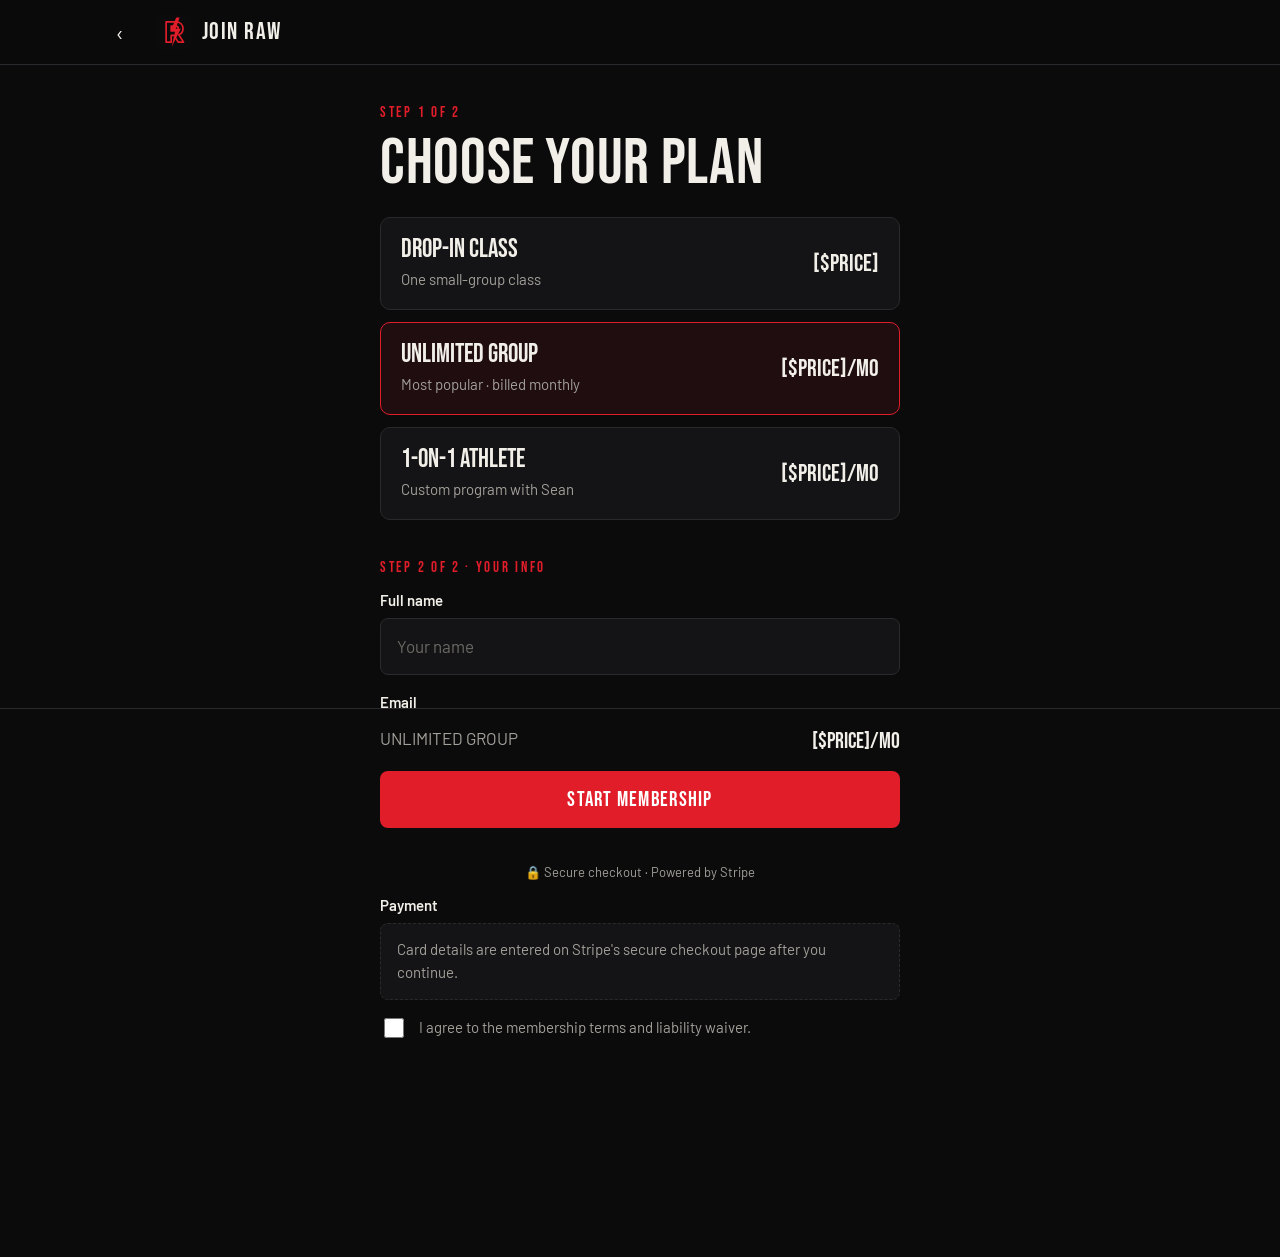
==== join.html @ 5f1b99a2 "Add Raw Performance Training site from mockup Homepage and two-step join flow, built from the site m" ====
<!DOCTYPE html>
<html lang="en">
<head>
  <meta charset="UTF-8">
  <meta name="viewport" content="width=device-width, initial-scale=1">
  <title>Join Raw Performance | Raw Performance Training</title>
  <meta name="description" content="Choose a Raw Performance Training membership: drop-in class, unlimited small-group, or 1-on-1 athlete coaching.">
  <meta name="theme-color" content="#0b0b0c">
  <link rel="icon" href="favicon.svg" type="image/svg+xml">
  <link rel="preconnect" href="https://fonts.googleapis.com">
  <link rel="preconnect" href="https://fonts.gstatic.com" crossorigin>
  <link href="https://fonts.googleapis.com/css2?family=Barlow:ital,wght@0,400;0,600;1,400&family=Bebas+Neue&display=swap" rel="stylesheet">
  <link rel="stylesheet" href="styles.css">
</head>
<body>
  <header class="site-header join-header">
    <div class="wrap">
      <a class="back" href="index.html" aria-label="Back to home">‹</a>
      <a class="brand" href="index.html"><img src="favicon.svg" alt="">JOIN RAW</a>
    </div>
  </header>

  <main class="join">
    <form id="joinForm" novalidate>
      <div class="step">
        <span class="eyebrow">STEP 1 OF 2</span>
        <h1>CHOOSE YOUR PLAN</h1>
        <div class="plan-options">
          <label class="plan">
            <input type="radio" name="plan" value="dropin" data-label="Drop-in class" data-price="[$PRICE]">
            <div><strong>DROP-IN CLASS</strong><span>One small-group class</span></div>
            <div class="p">[$PRICE]</div>
          </label>
          <label class="plan">
            <input type="radio" name="plan" value="unlimited" data-label="Unlimited group" data-price="[$PRICE]/mo" checked>
            <div><strong>UNLIMITED GROUP</strong><span>Most popular · billed monthly</span></div>
            <div class="p">[$PRICE]/mo</div>
          </label>
          <label class="plan">
            <input type="radio" name="plan" value="athlete" data-label="1-on-1 athlete" data-price="[$PRICE]/mo">
            <div><strong>1-ON-1 ATHLETE</strong><span>Custom program with Sean</span></div>
            <div class="p">[$PRICE]/mo</div>
          </label>
        </div>
      </div>

      <div class="step">
        <span class="eyebrow">STEP 2 OF 2 · YOUR INFO</span>
        <div class="field">
          <label for="name">Full name</label>
          <input id="name" name="name" type="text" autocomplete="name" placeholder="Your name" required>
        </div>
        <div class="field">
          <label for="email">Email</label>
          <input id="email" name="email" type="email" autocomplete="email" placeholder="you@email.com" required>
        </div>
        <div class="field">
          <label for="phone">Phone</label>
          <input id="phone" name="phone" type="tel" autocomplete="tel" placeholder="(210) 555-0123" required>
        </div>
        <div class="field">
          <label>Payment</label>
          <!-- Card entry is intentionally not collected here. Wire this to Stripe Checkout / Payment Links (see README). -->
          <div class="payment-note">Card details are entered on Stripe's secure checkout page after you continue.</div>
        </div>
        <label class="check">
          <input type="checkbox" id="agree" name="agree" required>
          I agree to the membership terms and liability waiver.
        </label>
      </div>

      <div class="checkout-bar">
        <div class="inner">
          <div class="summary"><span id="sumLabel">Unlimited group</span><span id="sumPrice">[$PRICE]/mo</span></div>
          <button class="btn btn-red btn-block" type="submit" id="submitBtn">START MEMBERSHIP</button>
          <p class="form-msg" id="formMsg" role="status" aria-live="polite"></p>
          <p class="secure">🔒 Secure checkout · Powered by Stripe</p>
        </div>
      </div>
    </form>
  </main>

  <script src="script.js"></script>
</body>
</html>
---- styles.css ----
:root {
  --bg: #0b0b0c;
  --surface: #141416;
  --surface-2: #1b1b1e;
  --line: #2a2a2e;
  --text: #f2efe9;
  --muted: #a3a09a;
  --red: #e11d2a;
  --red-deep: #b3141f;
  --red-tint: #1f0d0f;
  --radius: 10px;
  --display: "Bebas Neue", "Oswald", Impact, sans-serif;
  --body: "Barlow", system-ui, -apple-system, "Segoe UI", sans-serif;
  --max: 1120px;
}

*, *::before, *::after { box-sizing: border-box; }
html { scroll-behavior: smooth; -webkit-text-size-adjust: 100%; }
body {
  margin: 0;
  background: var(--bg);
  color: var(--text);
  font-family: var(--body);
  font-size: 17px;
  line-height: 1.55;
  -webkit-font-smoothing: antialiased;
}
img { max-width: 100%; display: block; }
a { color: inherit; }
h1, h2, h3 { font-family: var(--display); font-weight: 400; letter-spacing: .01em; line-height: .95; margin: 0; }
p { margin: 0; }

.wrap { width: 100%; max-width: var(--max); margin: 0 auto; padding: 0 20px; }
.eyebrow {
  font-family: var(--display);
  color: var(--red);
  letter-spacing: .18em;
  font-size: 15px;
  margin-bottom: 10px;
  display: block;
}
.accent { color: var(--red); }
.section { padding: 72px 0; border-top: 1px solid var(--line); }
.section h2 { font-size: clamp(44px, 7vw, 72px); margin-bottom: 18px; }
.lede { color: var(--muted); max-width: 560px; }

/* Buttons */
.btn {
  display: inline-flex; align-items: center; justify-content: center; gap: 10px;
  font-family: var(--display); font-size: 21px; letter-spacing: .06em;
  text-decoration: none; cursor: pointer;
  padding: 14px 24px; min-height: 52px;
  border-radius: 8px; border: 2px solid transparent;
  transition: background .15s, border-color .15s, color .15s, transform .1s;
}
.btn:active { transform: translateY(1px); }
.btn-red { background: var(--red); color: #fff; }
.btn-red:hover { background: var(--red-deep); }
.btn-ghost { border-color: var(--text); color: var(--text); background: transparent; }
.btn-ghost:hover { background: var(--text); color: var(--bg); }
.btn-outline { border-color: var(--line); color: var(--text); background: transparent; }
.btn-outline:hover { border-color: var(--text); }
.btn-sm { font-size: 17px; padding: 8px 16px; min-height: 40px; }
.btn-block { width: 100%; }
.btn:focus-visible, a:focus-visible, input:focus-visible, label.plan:focus-within {
  outline: 2px solid var(--red); outline-offset: 3px;
}

/* Header */
.site-header {
  position: sticky; top: 0; z-index: 20;
  background: rgba(11, 11, 12, .92);
  backdrop-filter: blur(8px);
  border-bottom: 1px solid var(--line);
}
.site-header .wrap { display: flex; align-items: center; justify-content: space-between; height: 64px; gap: 16px; }
.brand { display: flex; align-items: center; gap: 10px; text-decoration: none; font-family: var(--display); font-size: 24px; letter-spacing: .06em; }
.brand img { width: 36px; height: 36px; }
.nav { display: flex; align-items: center; gap: 28px; }
.nav a:not(.btn) { text-decoration: none; color: var(--muted); font-weight: 600; font-size: 15px; letter-spacing: .04em; text-transform: uppercase; }
.nav a:not(.btn):hover { color: var(--text); }
.header-actions { display: flex; align-items: center; gap: 10px; }
.menu-btn {
  display: none; width: 44px; height: 40px; border-radius: 8px;
  background: var(--surface-2); border: 1px solid var(--line); color: var(--text); cursor: pointer;
}
.menu-btn span, .menu-btn span::before, .menu-btn span::after {
  display: block; width: 18px; height: 2px; background: currentColor; margin: 0 auto; position: relative; content: "";
}
.menu-btn span::before { position: absolute; top: -6px; }
.menu-btn span::after { position: absolute; top: 6px; }

/* Hero */
.hero { padding: 48px 0 64px; }
.hero-grid { display: grid; grid-template-columns: 1.05fr 1fr; gap: 48px; align-items: center; }
.hero h1 { font-size: clamp(64px, 11vw, 132px); margin: 4px 0 20px; }
.hero p.lede { font-size: 19px; margin-bottom: 28px; }
.hero-ctas { display: flex; flex-wrap: wrap; gap: 12px; }
.placeholder {
  background:
    repeating-linear-gradient(135deg, transparent 0 14px, rgba(255,255,255,.025) 14px 28px),
    var(--surface);
  border: 1px dashed #3a3a3f; border-radius: var(--radius);
  color: var(--muted); font-size: 14px; text-align: center;
  display: flex; align-items: center; justify-content: center; padding: 24px;
}
.hero-media { aspect-ratio: 4 / 5; position: relative; overflow: hidden; }
.hero-media .bolt { position: absolute; width: 46%; opacity: .12; }
.stats { display: grid; grid-template-columns: repeat(3, 1fr); gap: 12px; margin-top: 48px; }
.stat { border-top: 2px solid var(--red); padding-top: 12px; }
.stat strong { display: block; font-family: var(--display); font-size: 40px; font-weight: 400; line-height: 1; }
.stat span { color: var(--muted); font-size: 14px; }

/* Program */
.program-grid { display: grid; grid-template-columns: repeat(3, 1fr); gap: 14px; margin-top: 36px; }
.pillar { background: var(--surface); border: 1px solid var(--line); border-radius: var(--radius); padding: 22px; min-height: 130px; transition: border-color .15s; }
.pillar:hover { border-color: var(--red); }
.pillar b { display: block; font-family: var(--display); font-weight: 400; color: var(--red); font-size: 40px; line-height: 1; margin-bottom: 14px; }
.pillar h3 { font-size: 28px; }

/* Memberships */
.plans { display: grid; grid-template-columns: repeat(3, 1fr); gap: 16px; margin-top: 36px; align-items: stretch; }
.plan-card { background: var(--surface); border: 1px solid var(--line); border-radius: var(--radius); padding: 26px; display: flex; flex-direction: column; gap: 14px; }
.plan-card.featured { border-color: var(--red); background: linear-gradient(180deg, var(--red-tint), var(--surface) 70%); }
.plan-card .badge { align-self: flex-start; background: var(--red); color: #fff; font-family: var(--display); letter-spacing: .1em; font-size: 14px; padding: 4px 10px; border-radius: 4px; }
.plan-card h3 { font-size: 32px; }
.price { font-family: var(--display); font-size: 36px; }
.price small { font-family: var(--body); font-size: 15px; color: var(--muted); }
.plan-card p, .plan-card li { color: var(--muted); }
.plan-card ul { list-style: none; padding: 0; margin: 0; display: grid; gap: 8px; }
.plan-card li::before { content: "✓"; color: var(--red); font-weight: 700; margin-right: 10px; }
.plan-card .btn { margin-top: auto; }

/* Schedule */
.schedule { margin-top: 32px; display: grid; gap: 10px; }
.class-row {
  display: grid; grid-template-columns: 170px 1fr auto; align-items: center; gap: 16px;
  background: var(--surface); border: 1px solid var(--line); border-radius: var(--radius); padding: 16px 20px;
}
.class-row .day { font-family: var(--display); font-size: 24px; }
.class-row .name { color: var(--muted); }
.class-row.highlight { border-color: var(--red); }
.class-row.highlight .day { color: var(--red); }

/* Coach */
.coach-grid { display: grid; grid-template-columns: 1fr 1fr; gap: 48px; align-items: center; }
.coach-media { aspect-ratio: 4 / 5; }
.coach-grid p { color: var(--muted); font-size: 18px; }

/* Results */
.quotes { display: grid; grid-template-columns: repeat(3, 1fr); gap: 16px; margin-top: 32px; }
.quote { background: var(--surface); border: 1px solid var(--line); border-left: 3px solid var(--red); border-radius: var(--radius); padding: 24px; display: flex; flex-direction: column; gap: 18px; margin: 0; }
.quote blockquote { margin: 0; font-style: italic; font-size: 18px; }
.quote figcaption { font-family: var(--display); letter-spacing: .08em; color: var(--muted); font-size: 16px; margin-top: auto; }

/* Run club */
.runclub {
  background: var(--red); color: #fff; border-radius: 14px;
  padding: 44px; display: grid; grid-template-columns: 1fr auto; gap: 24px; align-items: center;
  position: relative; overflow: hidden;
}
.runclub .eyebrow { color: #fff; opacity: .85; }
.runclub h2 { font-size: clamp(44px, 7vw, 72px); margin-bottom: 12px; }
.runclub p { max-width: 480px; }
.runclub .btn { background: var(--bg); color: #fff; }
.runclub .btn:hover { background: #000; }

/* Footer / contact */
.cta-final h2 { font-size: clamp(72px, 13vw, 150px); margin-bottom: 28px; }
.contact-grid { display: grid; grid-template-columns: 1fr 1.2fr; gap: 32px; margin-top: 44px; align-items: stretch; }
.contact-list { display: grid; gap: 10px; color: var(--muted); align-content: start; }
.contact-list a { color: var(--text); }
.map { min-height: 240px; }
.site-footer { border-top: 1px solid var(--line); padding: 24px 0; color: var(--muted); font-size: 14px; }

/* Join page */
.join-header .wrap { justify-content: flex-start; }
.back { display: inline-flex; width: 40px; height: 40px; align-items: center; justify-content: center; text-decoration: none; font-size: 22px; border-radius: 8px; }
.back:hover { background: var(--surface-2); }
.join { max-width: 560px; margin: 0 auto; padding: 36px 20px 180px; }
.join h1 { font-size: clamp(48px, 10vw, 64px); margin-bottom: 22px; }
.step { margin-bottom: 36px; }
.plan-options { display: grid; gap: 12px; }
label.plan {
  display: flex; justify-content: space-between; align-items: center; gap: 16px;
  background: var(--surface); border: 1px solid var(--line); border-radius: var(--radius);
  padding: 18px 20px; cursor: pointer; transition: border-color .15s, background .15s;
}
label.plan input { position: absolute; opacity: 0; pointer-events: none; }
label.plan:has(input:checked) { border-color: var(--red); background: var(--red-tint); }
label.plan strong { display: block; font-family: var(--display); font-weight: 400; font-size: 26px; line-height: 1.1; }
label.plan span { color: var(--muted); font-size: 15px; }
label.plan .p { font-family: var(--display); font-size: 24px; color: var(--text); white-space: nowrap; }
.field { display: grid; gap: 6px; margin-bottom: 16px; }
.field label { font-weight: 600; font-size: 15px; }
.field input {
  font: inherit; color: var(--text); background: var(--surface); border: 1px solid var(--line);
  border-radius: 8px; padding: 14px 16px; min-height: 52px; width: 100%;
}
.field input::placeholder { color: #6b6964; }
.field input:focus { outline: none; border-color: var(--red); }
.payment-note { background: var(--surface); border: 1px dashed var(--line); border-radius: 8px; padding: 14px 16px; color: var(--muted); font-size: 15px; }
.check { display: flex; gap: 12px; align-items: flex-start; color: var(--muted); font-size: 15px; margin-top: 8px; cursor: pointer; }
.check input { width: 20px; height: 20px; accent-color: var(--red); margin-top: 2px; flex: none; }
.checkout-bar { position: fixed; left: 0; right: 0; bottom: 0; background: var(--bg); border-top: 1px solid var(--line); padding: 16px 20px 18px; z-index: 10; }
.checkout-bar .inner { max-width: 520px; margin: 0 auto; }
.summary { display: flex; justify-content: space-between; margin-bottom: 12px; }
.summary span:first-child { text-transform: uppercase; color: var(--muted); }
.summary span:last-child { font-family: var(--display); font-size: 22px; }
.secure { text-align: center; color: var(--muted); font-size: 13px; margin-top: 10px; }
.form-msg { margin-top: 10px; color: var(--muted); font-size: 14px; text-align: center; min-height: 1em; }

/* Responsive */
@media (max-width: 900px) {
  .hero-grid, .coach-grid, .contact-grid { grid-template-columns: 1fr; gap: 32px; }
  .plans, .quotes { grid-template-columns: 1fr; }
  .program-grid { grid-template-columns: repeat(2, 1fr); }
  .runclub { grid-template-columns: 1fr; padding: 32px 24px; }
  .hero-media { aspect-ratio: 16 / 11; }
  .coach-media { aspect-ratio: 16 / 12; order: -1; }
}
@media (max-width: 760px) {
  .menu-btn { display: inline-block; }
  .nav {
    display: none; position: absolute; top: 64px; left: 0; right: 0;
    flex-direction: column; align-items: stretch; gap: 0;
    background: var(--bg); border-bottom: 1px solid var(--line); padding: 8px 20px 16px;
  }
  .nav.open { display: flex; }
  .nav a:not(.btn) { padding: 14px 0; border-bottom: 1px solid var(--line); }
  .hero-ctas .btn { width: 100%; }
  .section { padding: 56px 0; }
  .class-row { grid-template-columns: 1fr auto; gap: 4px 12px; }
  .class-row .day { grid-column: 1; }
  .class-row .name { grid-column: 1; grid-row: 2; }
  .class-row .btn { grid-column: 2; grid-row: 1 / span 2; }
  .stat strong { font-size: 32px; }
}
@media (prefers-reduced-motion: reduce) {
  html { scroll-behavior: auto; }
  * { transition: none !important; }
}
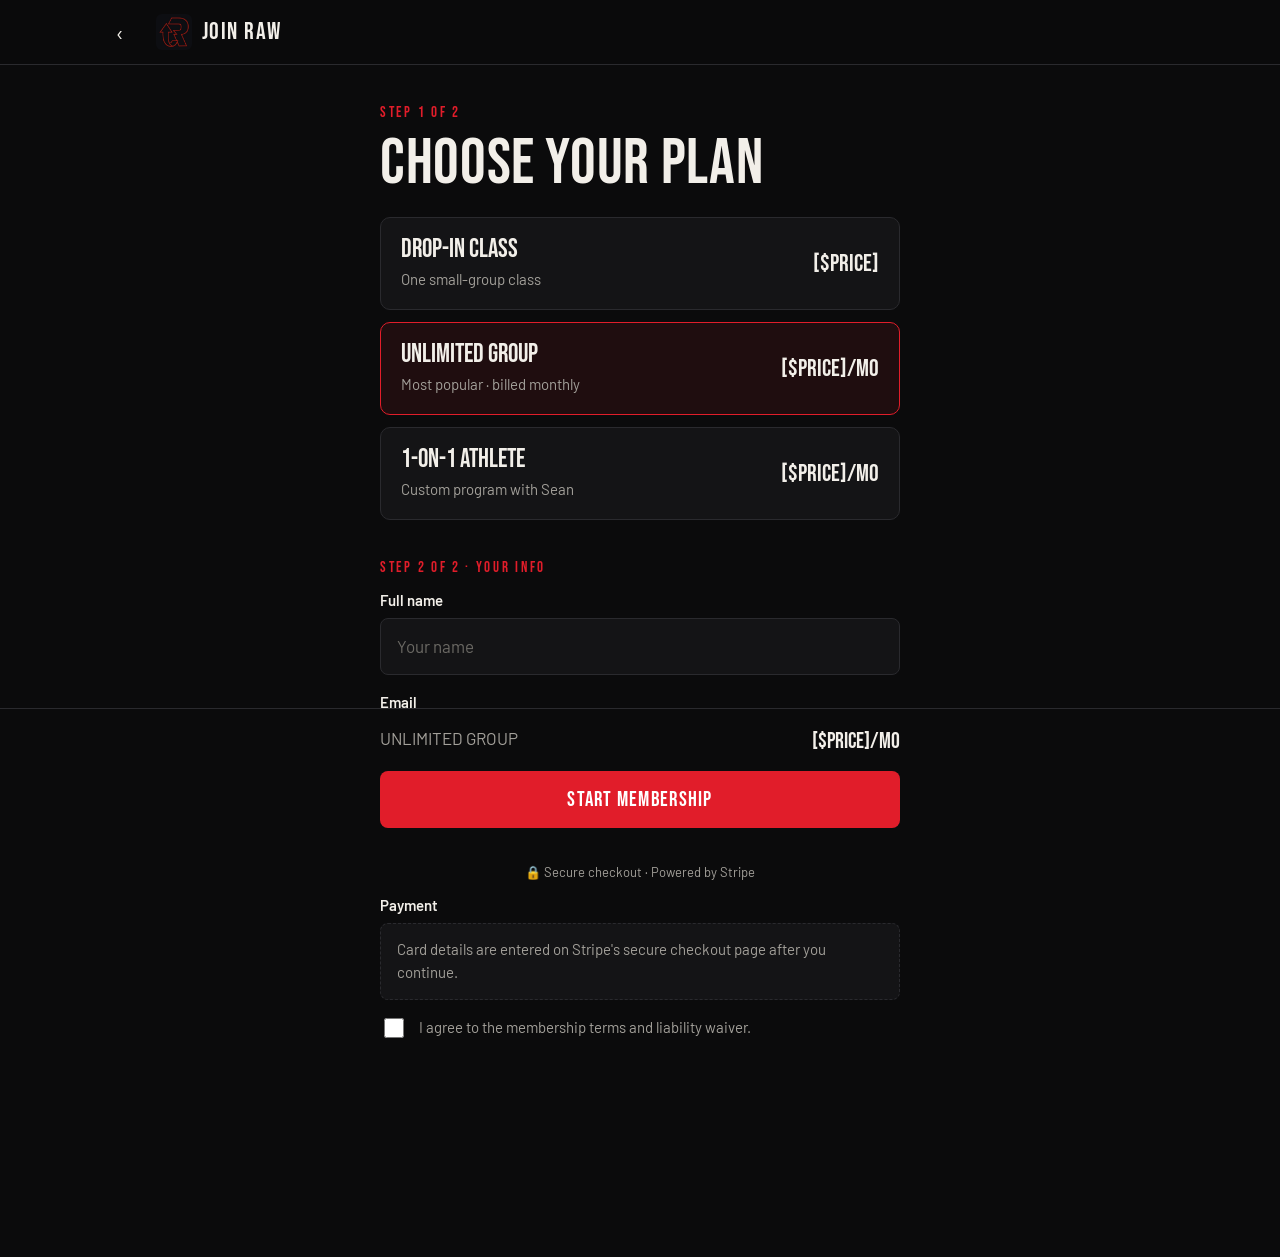
==== commit 24d4da20: "Use the real RP logo for the header logo and favicon Co-Authored-By: Claude Opus 5.5 <noreply@anthro" ====
--- a/join.html
+++ b/join.html
@@ -6,7 +6,8 @@
   <title>Join Raw Performance | Raw Performance Training</title>
   <meta name="description" content="Choose a Raw Performance Training membership: drop-in class, unlimited small-group, or 1-on-1 athlete coaching.">
   <meta name="theme-color" content="#0b0b0c">
-  <link rel="icon" href="favicon.svg" type="image/svg+xml">
+  <link rel="icon" href="favicon.png" type="image/png">
+  <link rel="apple-touch-icon" href="apple-touch-icon.png">
   <link rel="preconnect" href="https://fonts.googleapis.com">
   <link rel="preconnect" href="https://fonts.gstatic.com" crossorigin>
   <link href="https://fonts.googleapis.com/css2?family=Barlow:ital,wght@0,400;0,600;1,400&family=Bebas+Neue&display=swap" rel="stylesheet">
@@ -16,7 +17,7 @@
   <header class="site-header join-header">
     <div class="wrap">
       <a class="back" href="index.html" aria-label="Back to home">‹</a>
-      <a class="brand" href="index.html"><img src="favicon.svg" alt="">JOIN RAW</a>
+      <a class="brand" href="index.html"><img src="images/logo.png" alt="" width="36" height="36">JOIN RAW</a>
     </div>
   </header>
 
--- a/styles.css
+++ b/styles.css
@@ -75,7 +75,7 @@
 }
 .site-header .wrap { display: flex; align-items: center; justify-content: space-between; height: 64px; gap: 16px; }
 .brand { display: flex; align-items: center; gap: 10px; text-decoration: none; font-family: var(--display); font-size: 24px; letter-spacing: .06em; }
-.brand img { width: 36px; height: 36px; }
+.brand img { width: 36px; height: 36px; border-radius: 6px; }
 .nav { display: flex; align-items: center; gap: 28px; }
 .nav a:not(.btn) { text-decoration: none; color: var(--muted); font-weight: 600; font-size: 15px; letter-spacing: .04em; text-transform: uppercase; }
 .nav a:not(.btn):hover { color: var(--text); }
@@ -144,7 +144,7 @@
 
 /* Coach */
 .coach-grid { display: grid; grid-template-columns: 1fr 1fr; gap: 48px; align-items: center; }
-.coach-media { aspect-ratio: 4 / 5; }
+.coach-media { aspect-ratio: 4 / 5; width: 100%; height: auto; object-fit: cover; object-position: 60% 30%; border-radius: var(--radius); border: 1px solid var(--line); }
 .coach-grid p { color: var(--muted); font-size: 18px; }
 
 /* Results */
@@ -217,7 +217,7 @@
   .program-grid { grid-template-columns: repeat(2, 1fr); }
   .runclub { grid-template-columns: 1fr; padding: 32px 24px; }
   .hero-media { aspect-ratio: 16 / 11; }
-  .coach-media { aspect-ratio: 16 / 12; order: -1; }
+  .coach-media { aspect-ratio: 1 / 1; order: -1; }
 }
 @media (max-width: 760px) {
   .menu-btn { display: inline-block; }
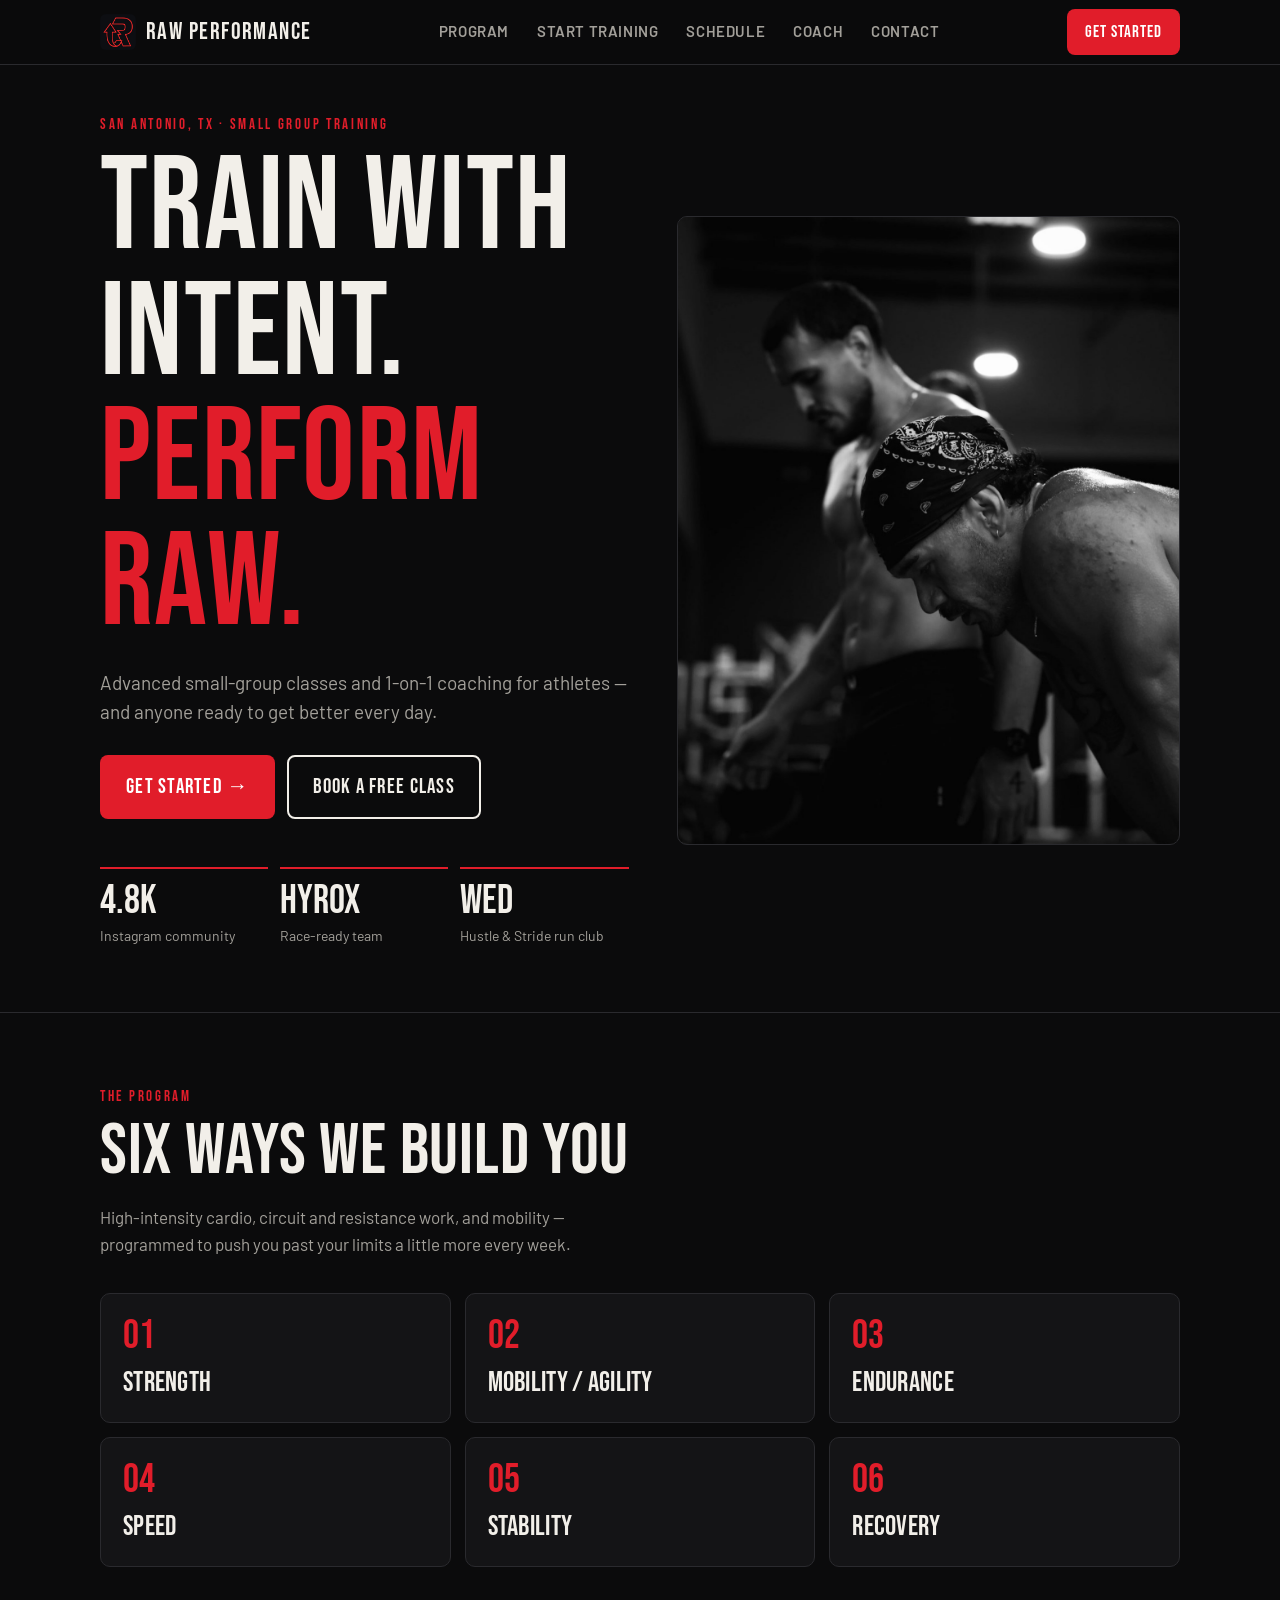
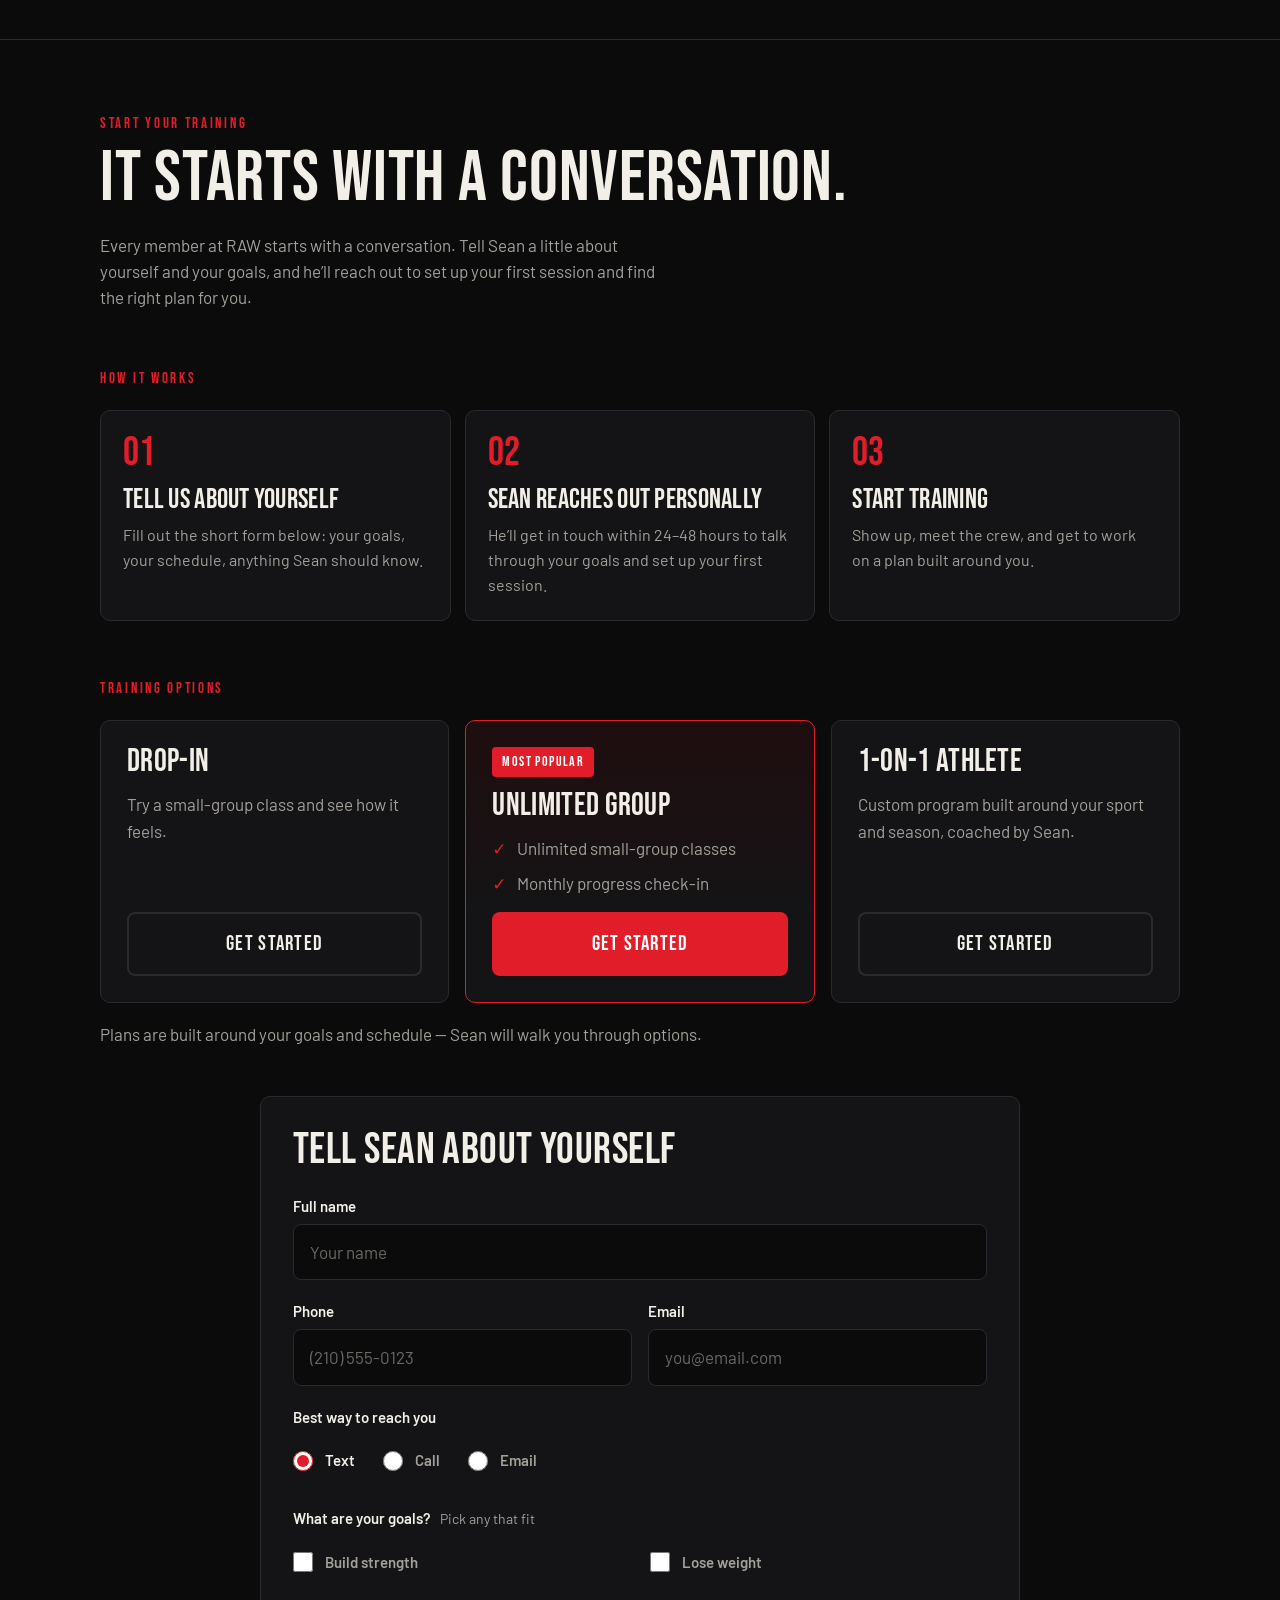
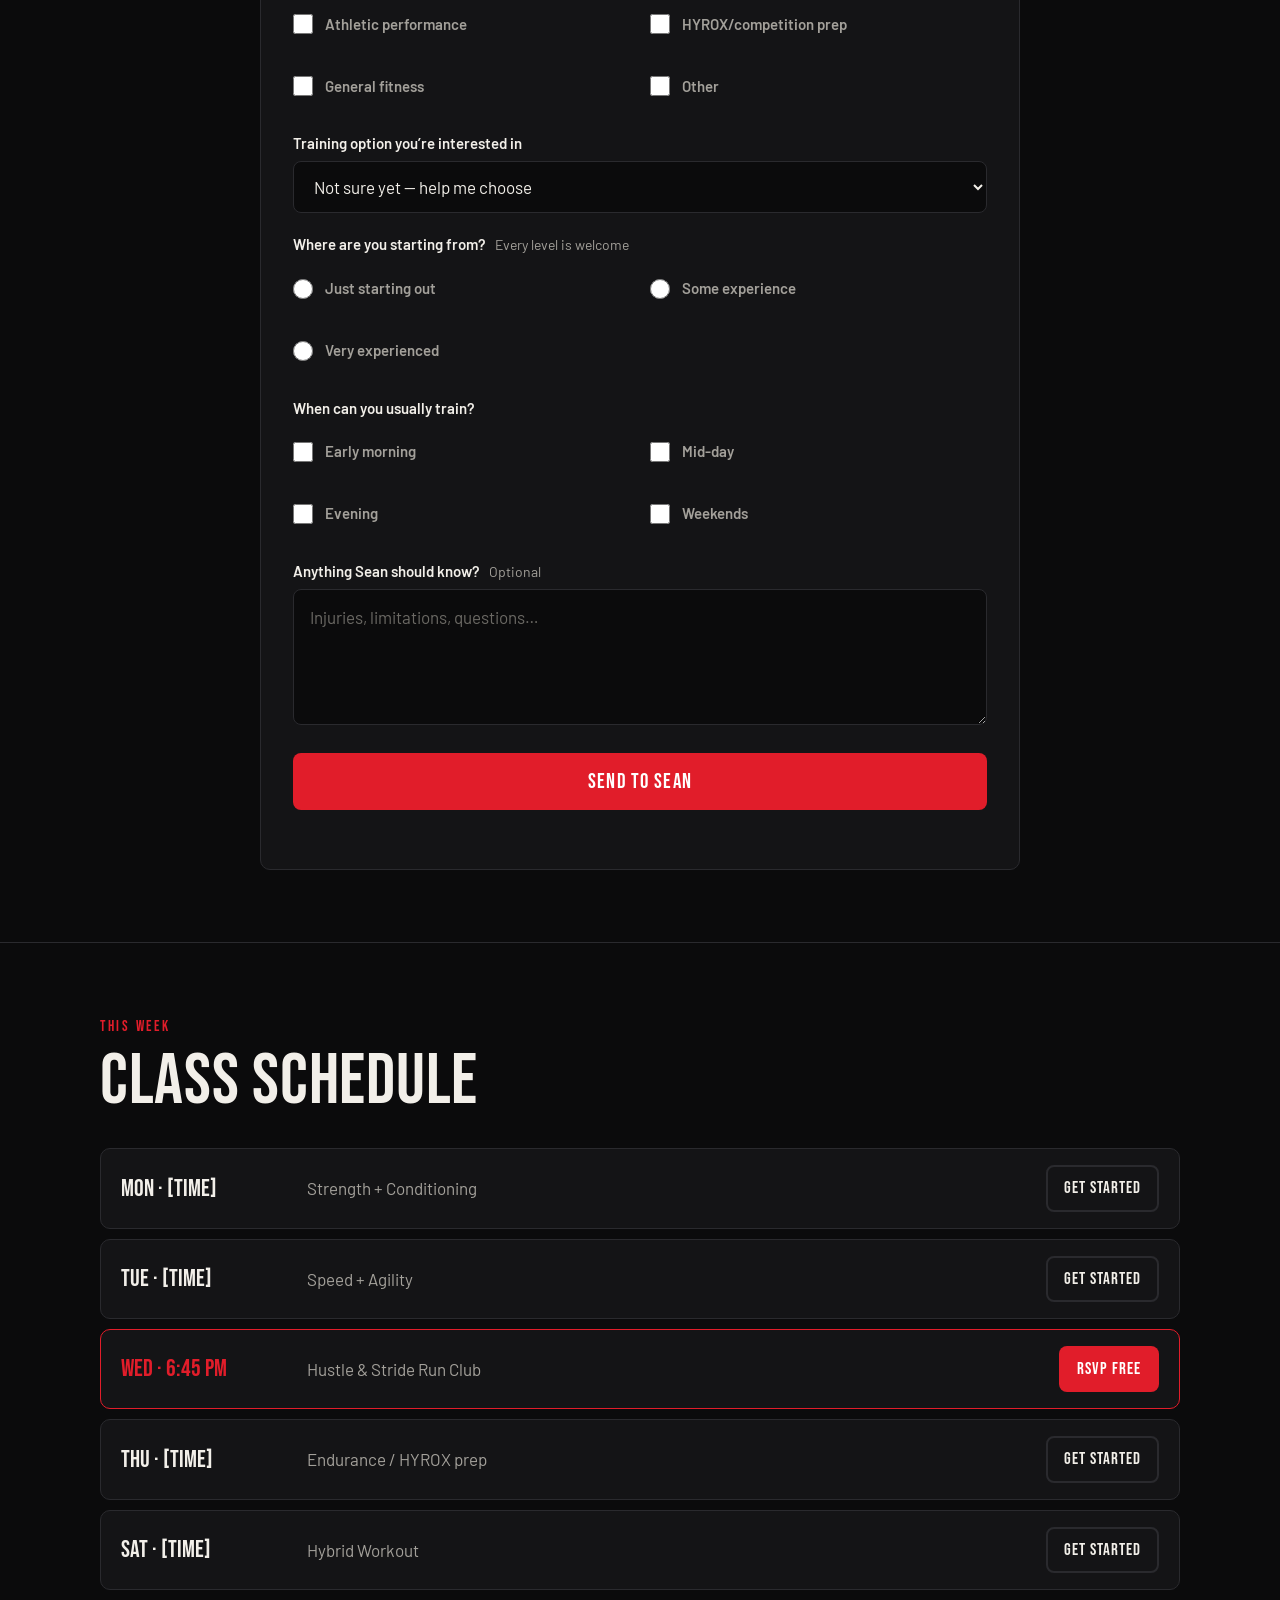
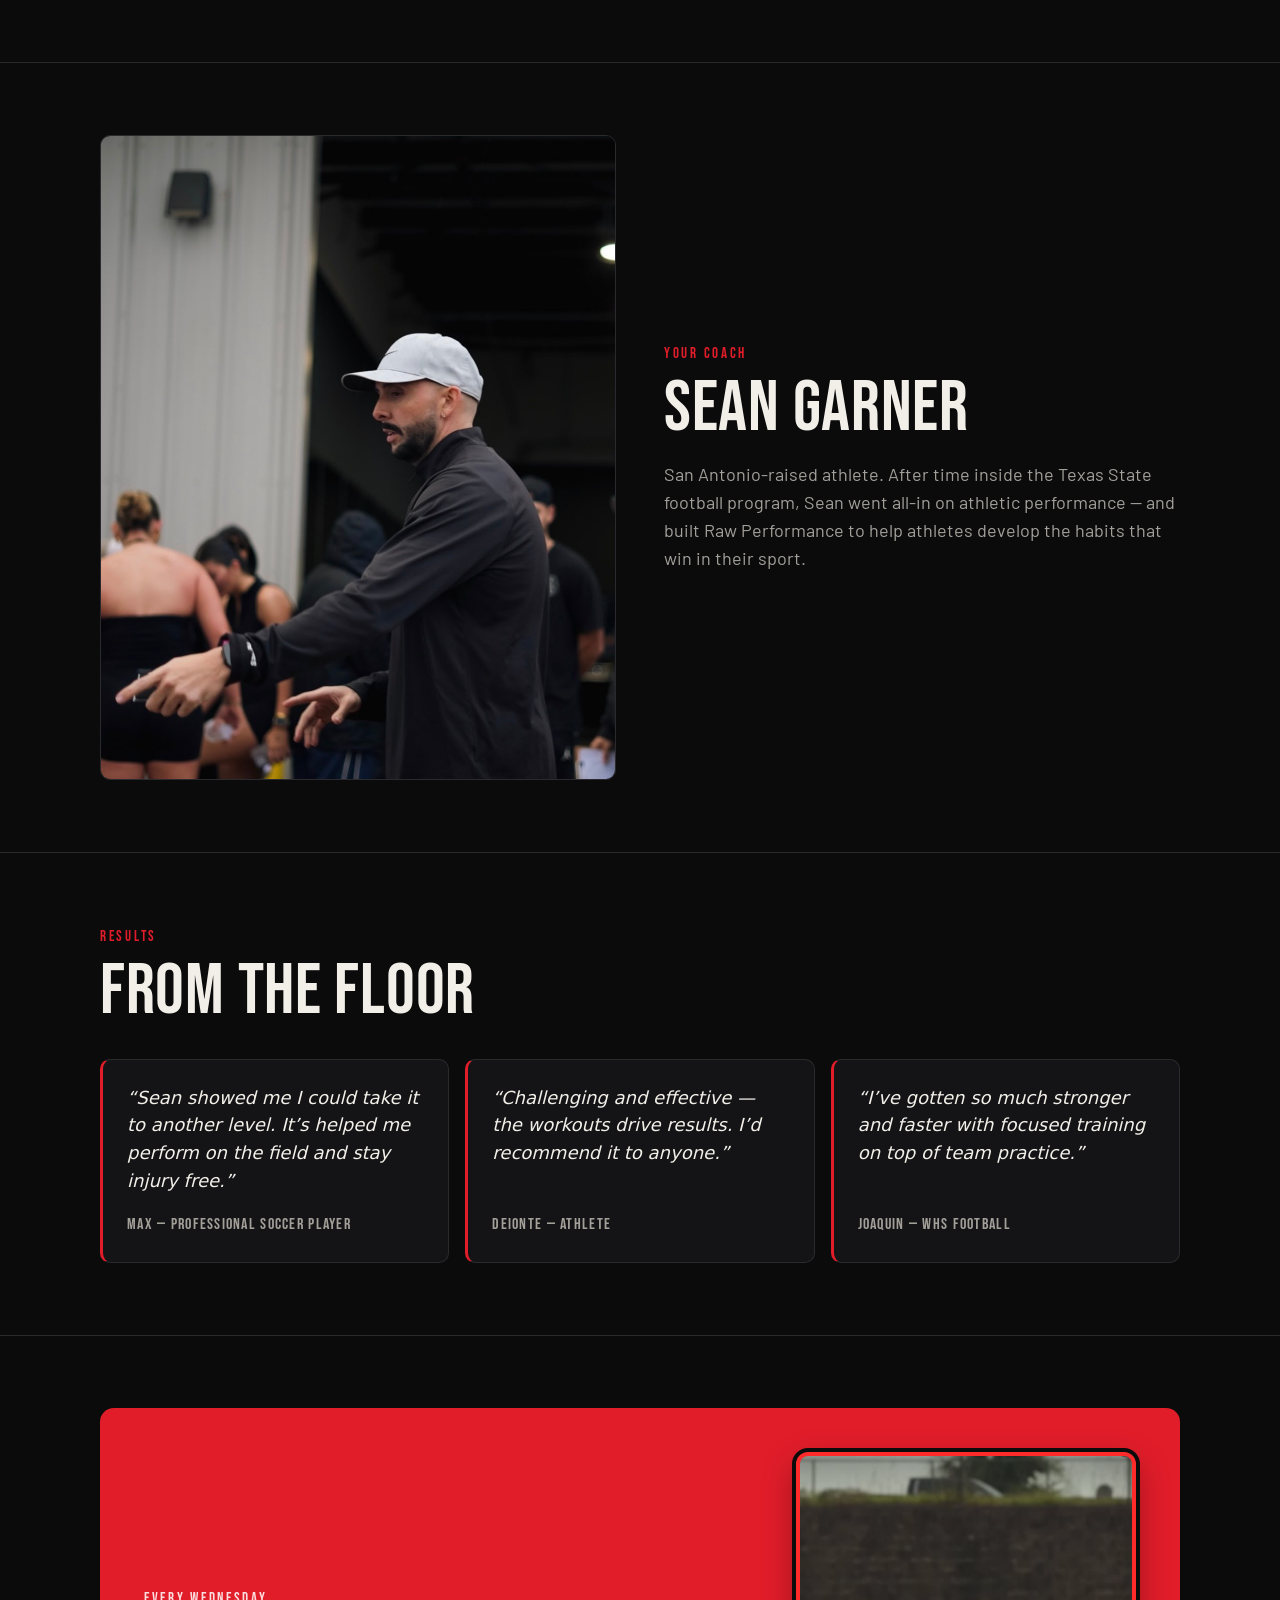
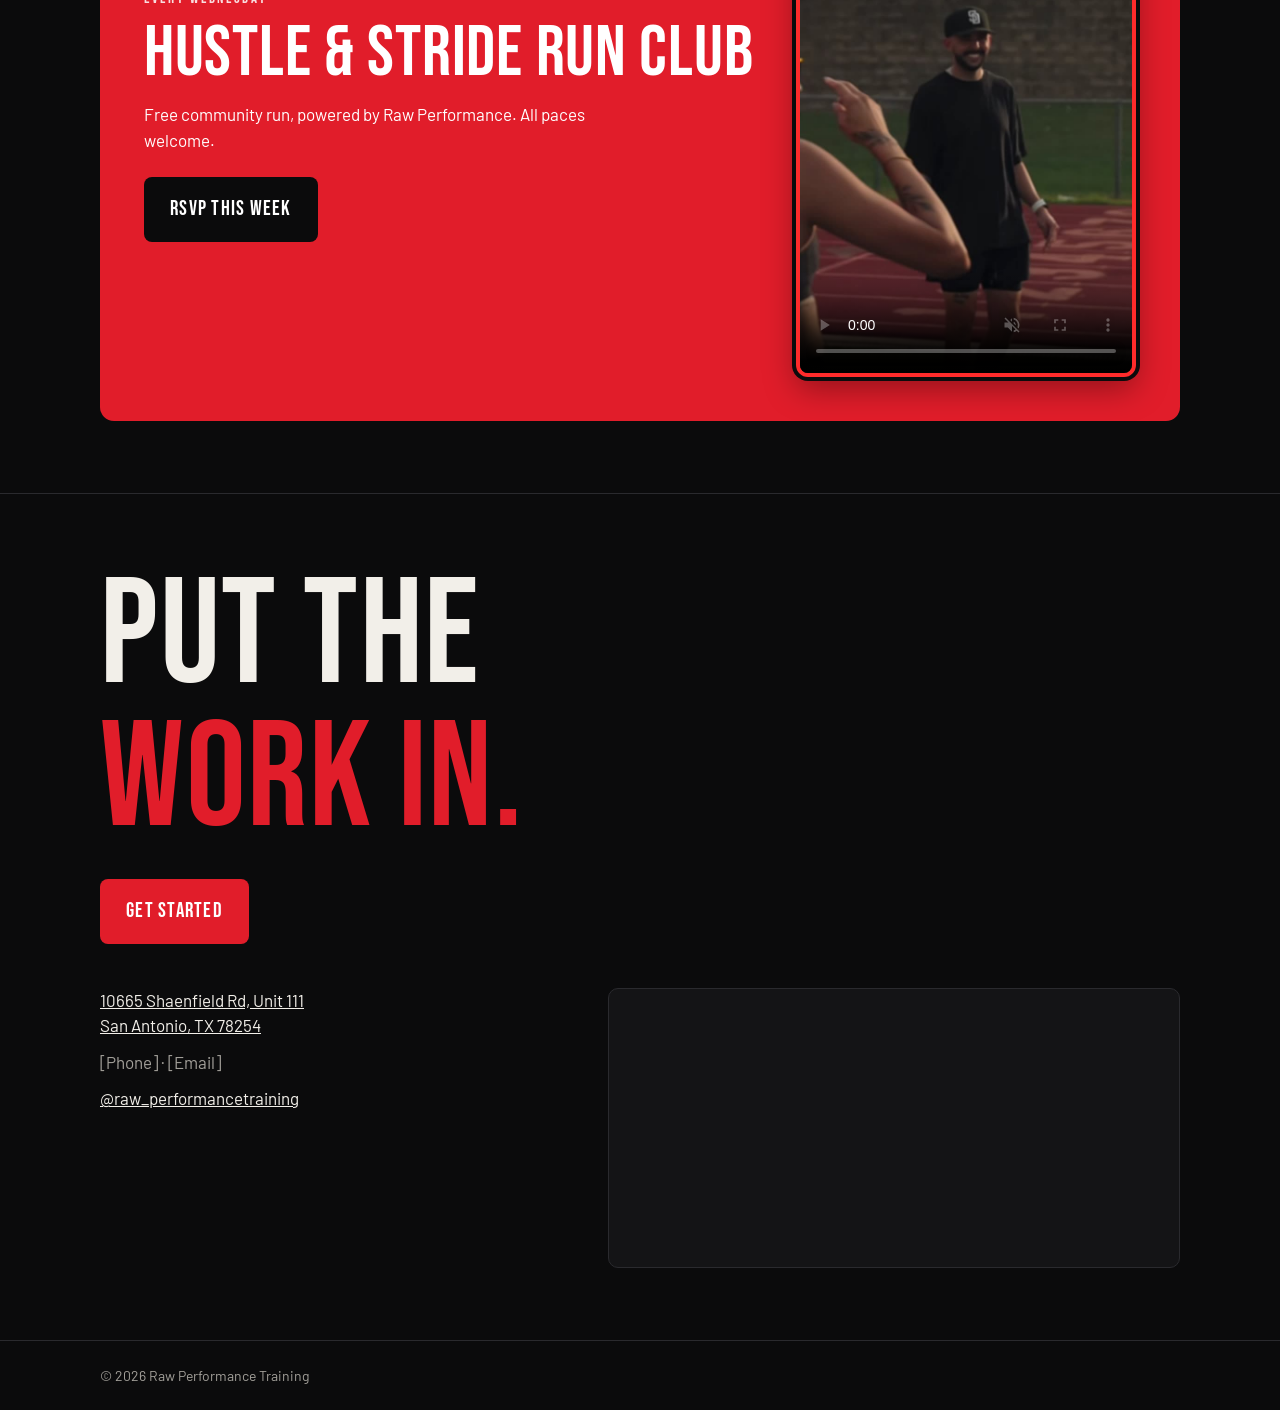
==== commit e2c3c636: "Replace membership checkout with Get Started intake form New members now go through Sean first: the " ====
--- a/join.html
+++ b/join.html
@@ -3,84 +3,20 @@
 <head>
   <meta charset="UTF-8">
   <meta name="viewport" content="width=device-width, initial-scale=1">
-  <title>Join Raw Performance | Raw Performance Training</title>
-  <meta name="description" content="Choose a Raw Performance Training membership: drop-in class, unlimited small-group, or 1-on-1 athlete coaching.">
+  <title>Get Started | Raw Performance Training</title>
+  <!-- The old online sign-up page. New members now start with the "Get Started" form on the
+       homepage, so this page just forwards old links there (keeping ?plan= so the option is pre-selected). -->
+  <meta http-equiv="refresh" content="0; url=index.html#get-started">
+  <link rel="canonical" href="index.html#get-started">
+  <meta name="robots" content="noindex">
   <meta name="theme-color" content="#0b0b0c">
   <link rel="icon" href="favicon.png" type="image/png">
-  <link rel="apple-touch-icon" href="apple-touch-icon.png">
-  <link rel="preconnect" href="https://fonts.googleapis.com">
-  <link rel="preconnect" href="https://fonts.gstatic.com" crossorigin>
-  <link href="https://fonts.googleapis.com/css2?family=Barlow:ital,wght@0,400;0,600;1,400&family=Bebas+Neue&display=swap" rel="stylesheet">
-  <link rel="stylesheet" href="styles.css">
+  <script>
+    const plan = new URLSearchParams(location.search).get("plan");
+    location.replace("index.html" + (plan ? "?option=" + encodeURIComponent(plan) + "#intake" : "#get-started"));
+  </script>
 </head>
-<body>
-  <header class="site-header join-header">
-    <div class="wrap">
-      <a class="back" href="index.html" aria-label="Back to home">‹</a>
-      <a class="brand" href="index.html"><img src="images/logo.png" alt="" width="36" height="36">JOIN RAW</a>
-    </div>
-  </header>
-
-  <main class="join">
-    <form id="joinForm" novalidate>
-      <div class="step">
-        <span class="eyebrow">STEP 1 OF 2</span>
-        <h1>CHOOSE YOUR PLAN</h1>
-        <div class="plan-options">
-          <label class="plan">
-            <input type="radio" name="plan" value="dropin" data-label="Drop-in class" data-price="[$PRICE]">
-            <div><strong>DROP-IN CLASS</strong><span>One small-group class</span></div>
-            <div class="p">[$PRICE]</div>
-          </label>
-          <label class="plan">
-            <input type="radio" name="plan" value="unlimited" data-label="Unlimited group" data-price="[$PRICE]/mo" checked>
-            <div><strong>UNLIMITED GROUP</strong><span>Most popular · billed monthly</span></div>
-            <div class="p">[$PRICE]/mo</div>
-          </label>
-          <label class="plan">
-            <input type="radio" name="plan" value="athlete" data-label="1-on-1 athlete" data-price="[$PRICE]/mo">
-            <div><strong>1-ON-1 ATHLETE</strong><span>Custom program with Sean</span></div>
-            <div class="p">[$PRICE]/mo</div>
-          </label>
-        </div>
-      </div>
-
-      <div class="step">
-        <span class="eyebrow">STEP 2 OF 2 · YOUR INFO</span>
-        <div class="field">
-          <label for="name">Full name</label>
-          <input id="name" name="name" type="text" autocomplete="name" placeholder="Your name" required>
-        </div>
-        <div class="field">
-          <label for="email">Email</label>
-          <input id="email" name="email" type="email" autocomplete="email" placeholder="you@email.com" required>
-        </div>
-        <div class="field">
-          <label for="phone">Phone</label>
-          <input id="phone" name="phone" type="tel" autocomplete="tel" placeholder="(210) 555-0123" required>
-        </div>
-        <div class="field">
-          <label>Payment</label>
-          <!-- Card entry is intentionally not collected here. Wire this to Stripe Checkout / Payment Links (see README). -->
-          <div class="payment-note">Card details are entered on Stripe's secure checkout page after you continue.</div>
-        </div>
-        <label class="check">
-          <input type="checkbox" id="agree" name="agree" required>
-          I agree to the membership terms and liability waiver.
-        </label>
-      </div>
-
-      <div class="checkout-bar">
-        <div class="inner">
-          <div class="summary"><span id="sumLabel">Unlimited group</span><span id="sumPrice">[$PRICE]/mo</span></div>
-          <button class="btn btn-red btn-block" type="submit" id="submitBtn">START MEMBERSHIP</button>
-          <p class="form-msg" id="formMsg" role="status" aria-live="polite"></p>
-          <p class="secure">🔒 Secure checkout · Powered by Stripe</p>
-        </div>
-      </div>
-    </form>
-  </main>
-
-  <script src="script.js"></script>
+<body style="background:#0b0b0c;color:#f2efe9;font-family:system-ui,sans-serif">
+  <p style="padding:20px"><a href="index.html#get-started" style="color:inherit">Continue to Raw Performance Training →</a></p>
 </body>
 </html>
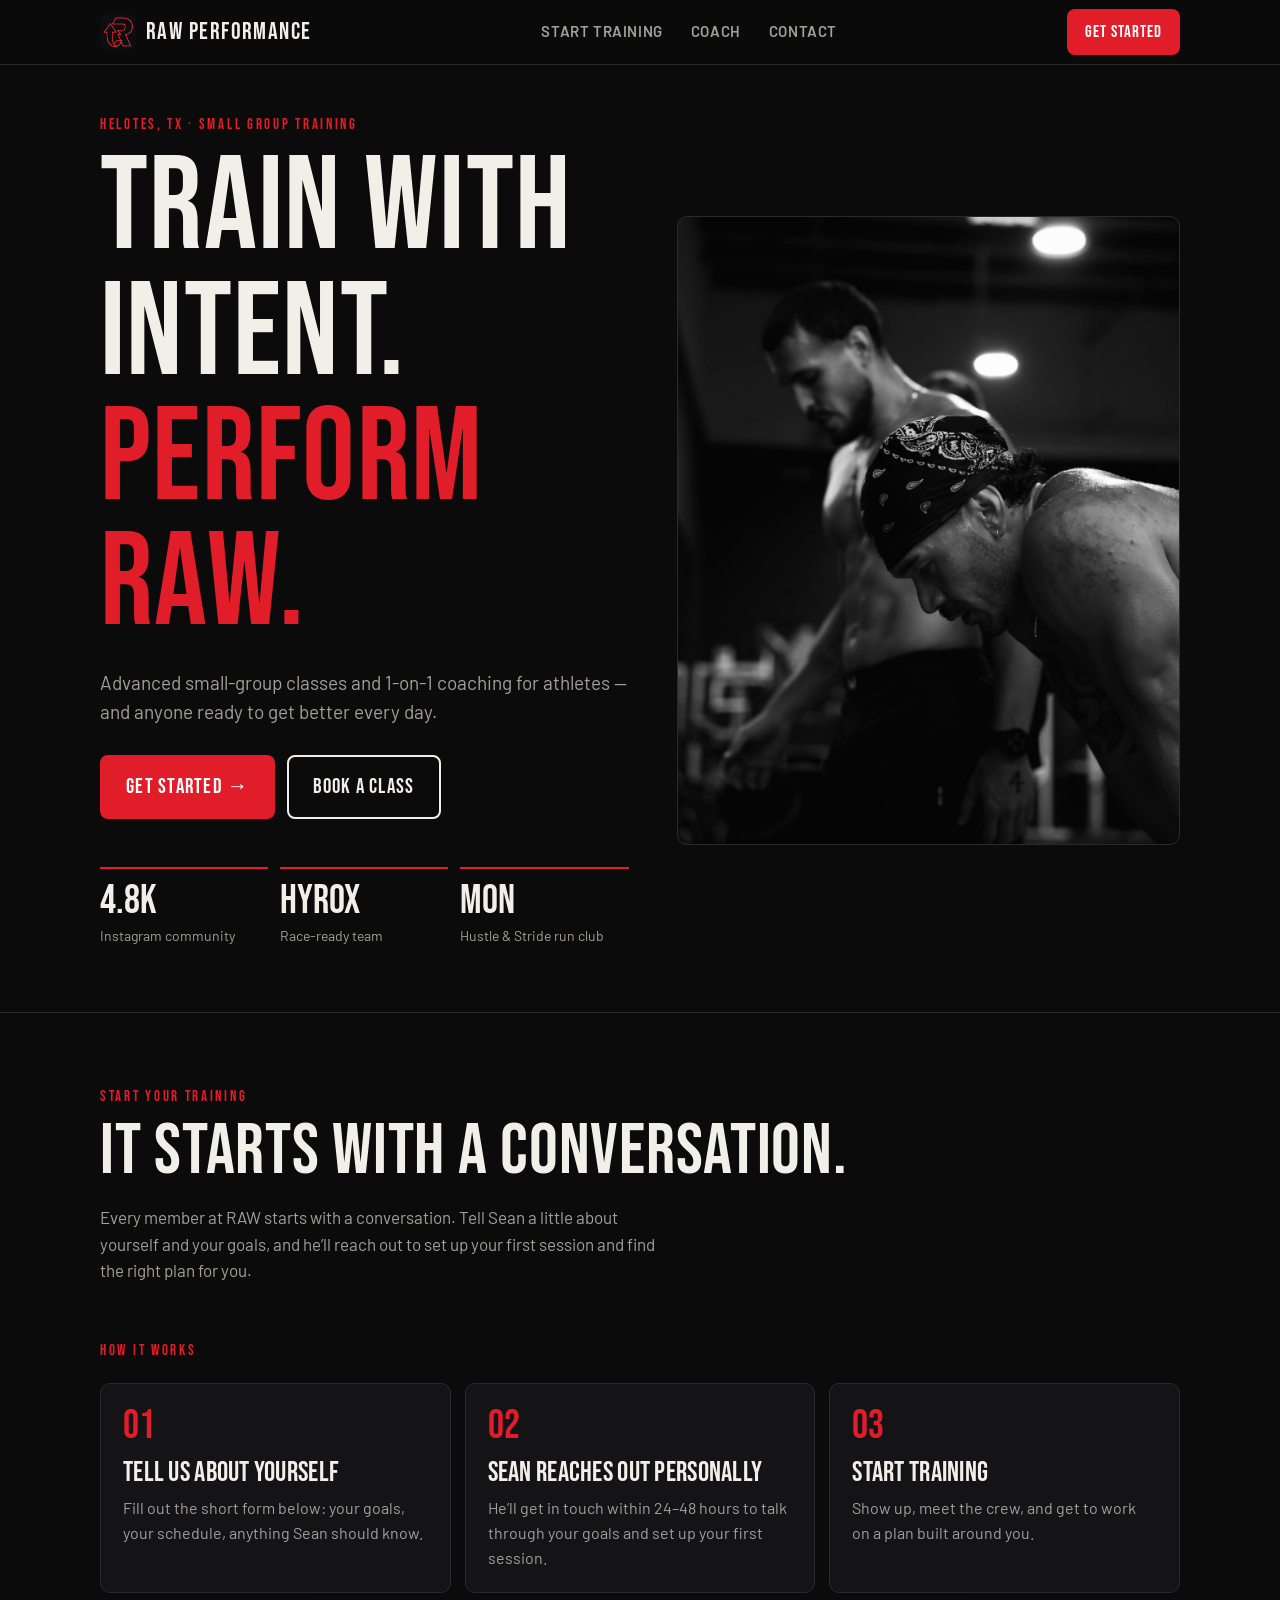
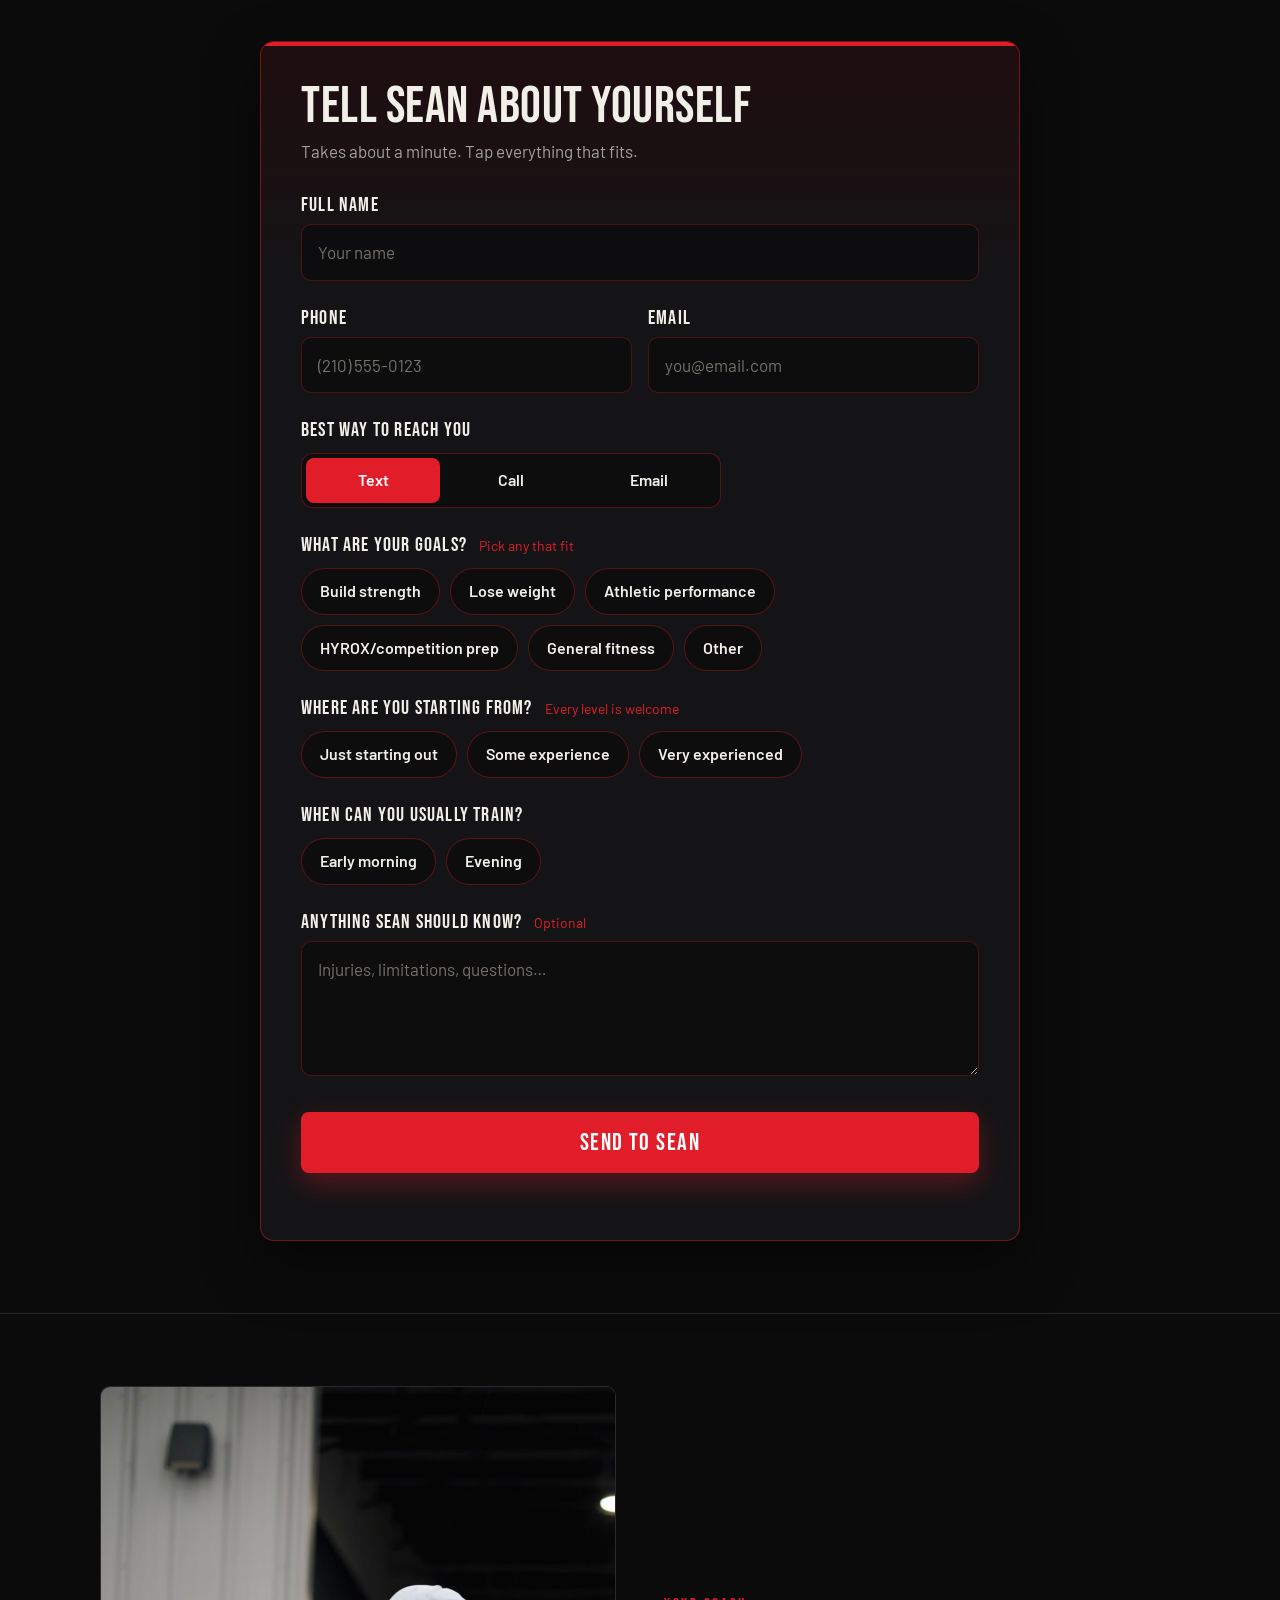
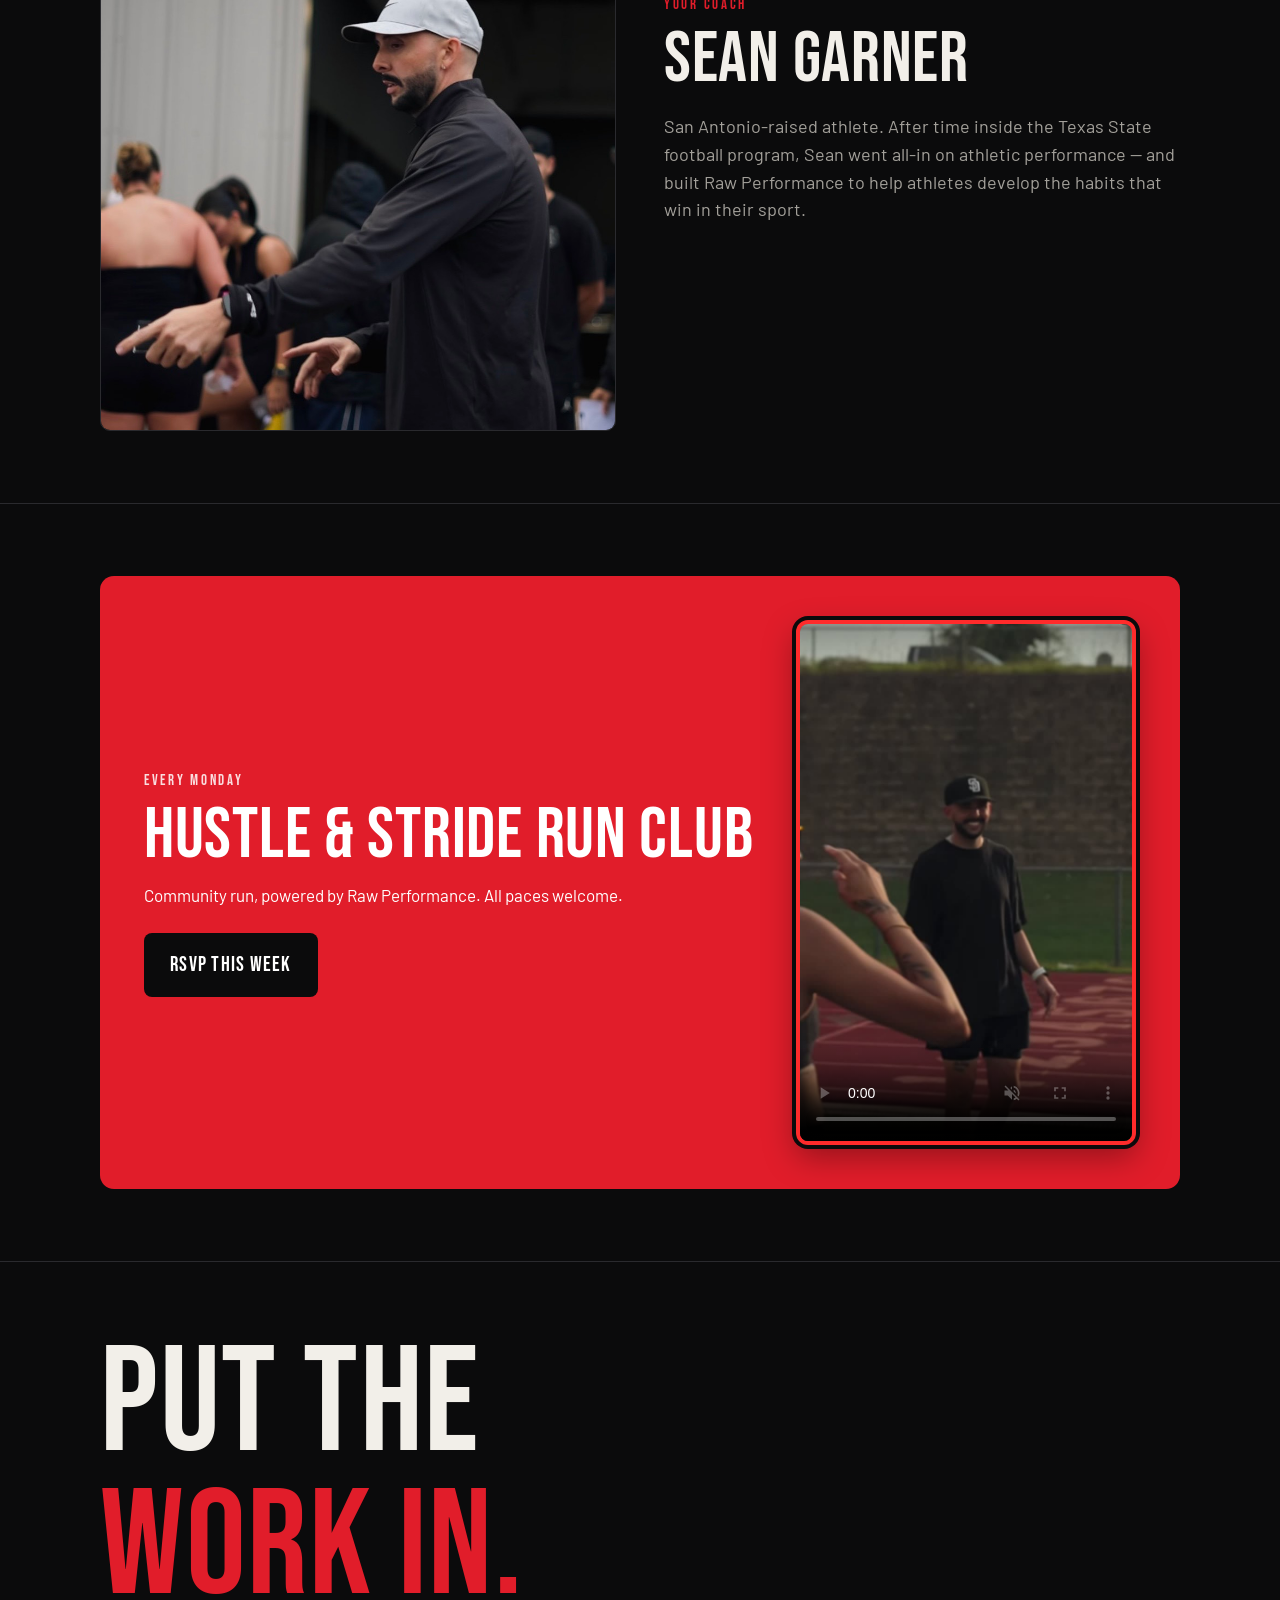
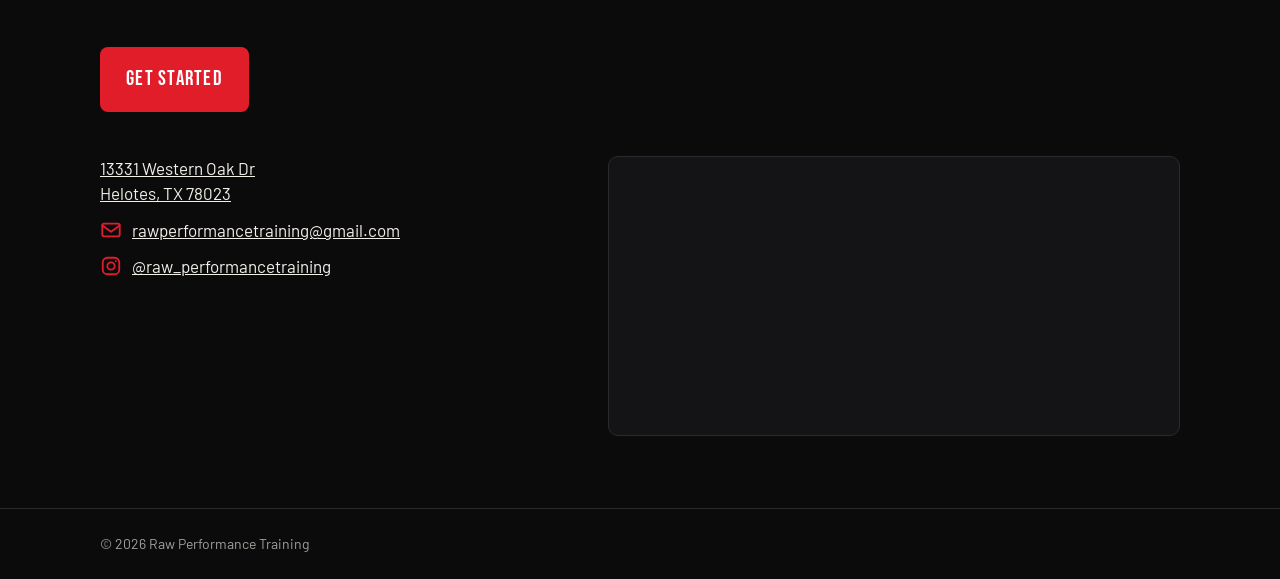
==== commit 074841c6: "Remove the training option dropdown from the Get Started form Co-Authored-By: Claude Opus 5.5 <norep" ====
--- a/join.html
+++ b/join.html
@@ -5,15 +5,14 @@
   <meta name="viewport" content="width=device-width, initial-scale=1">
   <title>Get Started | Raw Performance Training</title>
   <!-- The old online sign-up page. New members now start with the "Get Started" form on the
-       homepage, so this page just forwards old links there (keeping ?plan= so the option is pre-selected). -->
+       homepage, so this page just forwards old links there. -->
   <meta http-equiv="refresh" content="0; url=index.html#get-started">
   <link rel="canonical" href="index.html#get-started">
   <meta name="robots" content="noindex">
   <meta name="theme-color" content="#0b0b0c">
   <link rel="icon" href="favicon.png" type="image/png">
   <script>
-    const plan = new URLSearchParams(location.search).get("plan");
-    location.replace("index.html" + (plan ? "?option=" + encodeURIComponent(plan) + "#intake" : "#get-started"));
+    location.replace("index.html#get-started");
   </script>
 </head>
 <body style="background:#0b0b0c;color:#f2efe9;font-family:system-ui,sans-serif">
